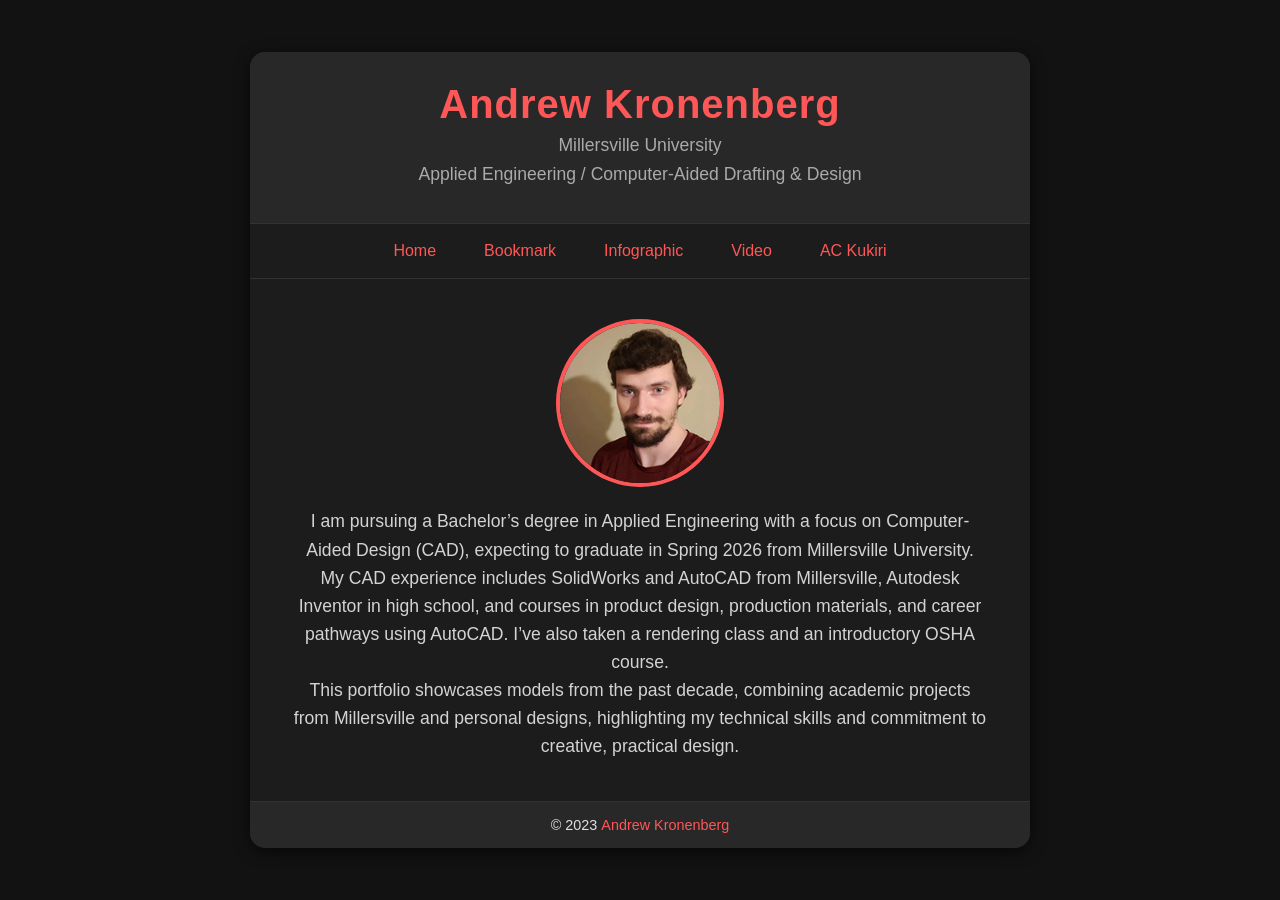
==== index.html @ d09f11d6 "Update index.html" ====
<!DOCTYPE html>
<html>
<head>
  <title>Andrew Kronenberg - Portfolio</title>
  <style>
    /* General styles */
    body {
      background-color: #121212; /* Deep black-gray background */
      font-family: 'Segoe UI', Tahoma, Geneva, Verdana, sans-serif;
      color: #e0e0e0;
      margin: 0;
      padding: 0;
      display: flex;
      justify-content: center;
      align-items: center;
      min-height: 100vh;
    }
    /* Container with rounded corners */
    .container {
      max-width: 900px;
      background-color: #1c1c1c;
      border-radius: 15px;
      overflow: hidden;
      box-shadow: 0px 4px 15px rgba(0, 0, 0, 0.6);
      transition: transform 0.2s;
    }
    .container:hover {
      transform: scale(1.01);
    }
    /* Header styles */
    .header {
      background-color: #282828;
      color: #ff5757; /* Softer, more muted red */
      text-align: center;
      padding: 30px;
      border-bottom: 1px solid #333;
    }
    .header h1 {
      margin: 0;
      font-size: 2.5em;
      letter-spacing: 1px;
      font-weight: 600;
    }
    .header p {
      margin: 8px 0;
      font-size: 1.1em;
      color: #aaa;
    }
    /* Modern Navigation bar */
    .navbar {
      display: flex;
      justify-content: center;
      gap: 20px;
      background-color: #1c1c1c;
      padding: 10px 0;
      border-bottom: 1px solid #333;
    }
    .navbar a {
      color: #ff5757;
      text-decoration: none;
      font-size: 1em;
      padding: 8px 14px;
      border-radius: 8px;
      transition: background-color 0.3s, color 0.3s;
    }
    .navbar a:hover {
      background-color: #ff5757;
      color: #121212;
    }
    /* Main content */
    .content {
      display: flex;
      flex-direction: column;
      align-items: center;
      padding: 40px 20px;
      line-height: 1.6;
    }
    .content img {
      border-radius: 50%;
      width: 160px;
      height: 160px;
      object-fit: cover;
      margin-bottom: 20px;
      border: 4px solid #ff5757;
      transition: box-shadow 0.3s;
    }
    .content img:hover {
      box-shadow: 0px 0px 12px #ff5757;
    }
    .content p {
      max-width: 700px;
      font-size: 1.1em;
      color: #d3d3d3;
      text-align: center;
      margin: 0 20px;
    }
    /* Footer with subtle styling */
    .footer {
      background-color: #282828;
      color: #e0e0e0;
      text-align: center;
      padding: 15px;
      font-size: 0.9em;
      border-top: 1px solid #333;
    }
    /* Subtle hover effects for container */
    .footer span {
      color: #ff5757;
      font-weight: 500;
    }
    /* Responsive design */
    @media (max-width: 600px) {
      .content {
        padding: 20px;
      }
      .content p {
        font-size: 1em;
      }
    }
  </style>
</head>
<body>

<div class="container">
  <!-- Header Section -->
  <div class="header">
    <h1>Andrew Kronenberg</h1>
    <p>Millersville University</p>
    <p>Applied Engineering / Computer-Aided Drafting & Design</p>
  </div>

  <!-- Navigation Bar -->
  <div class="navbar">
    <a href="index.html">Home</a>
    <a href="bookmark.html">Bookmark</a>
    <a href="infographic.html">Infographic</a>
    <a href="video.html">Video</a>
    <a href="AC_Kukiri/ac_kukiri.html">AC Kukiri</a>
  </div>

  <!-- Main Content Section -->
  <div class="content">
    <img src="Images/kronenberg.jpg" alt="Andrew Kronenberg">
  <section id="profile">
    <p>
        I am pursuing a Bachelor’s degree in Applied Engineering with a focus on Computer-Aided Design (CAD), 
        expecting to graduate in Spring 2026 from Millersville University.
    </p>
    <p>
        My CAD experience includes SolidWorks and AutoCAD from Millersville, 
        Autodesk Inventor in high school, and courses in product design, production materials, 
        and career pathways using AutoCAD. I’ve also taken a rendering class and an introductory OSHA course.
    </p>
    <p>
        This portfolio showcases models from the past decade, 
        combining academic projects from Millersville and personal designs, 
        highlighting my technical skills and commitment to creative, practical design.
    </p>
</section>
  </div>

  <!-- Footer Section -->
  <div class="footer">
    &copy; 2023 <span>Andrew Kronenberg</span>
  </div>
</div>

</body>
</html>
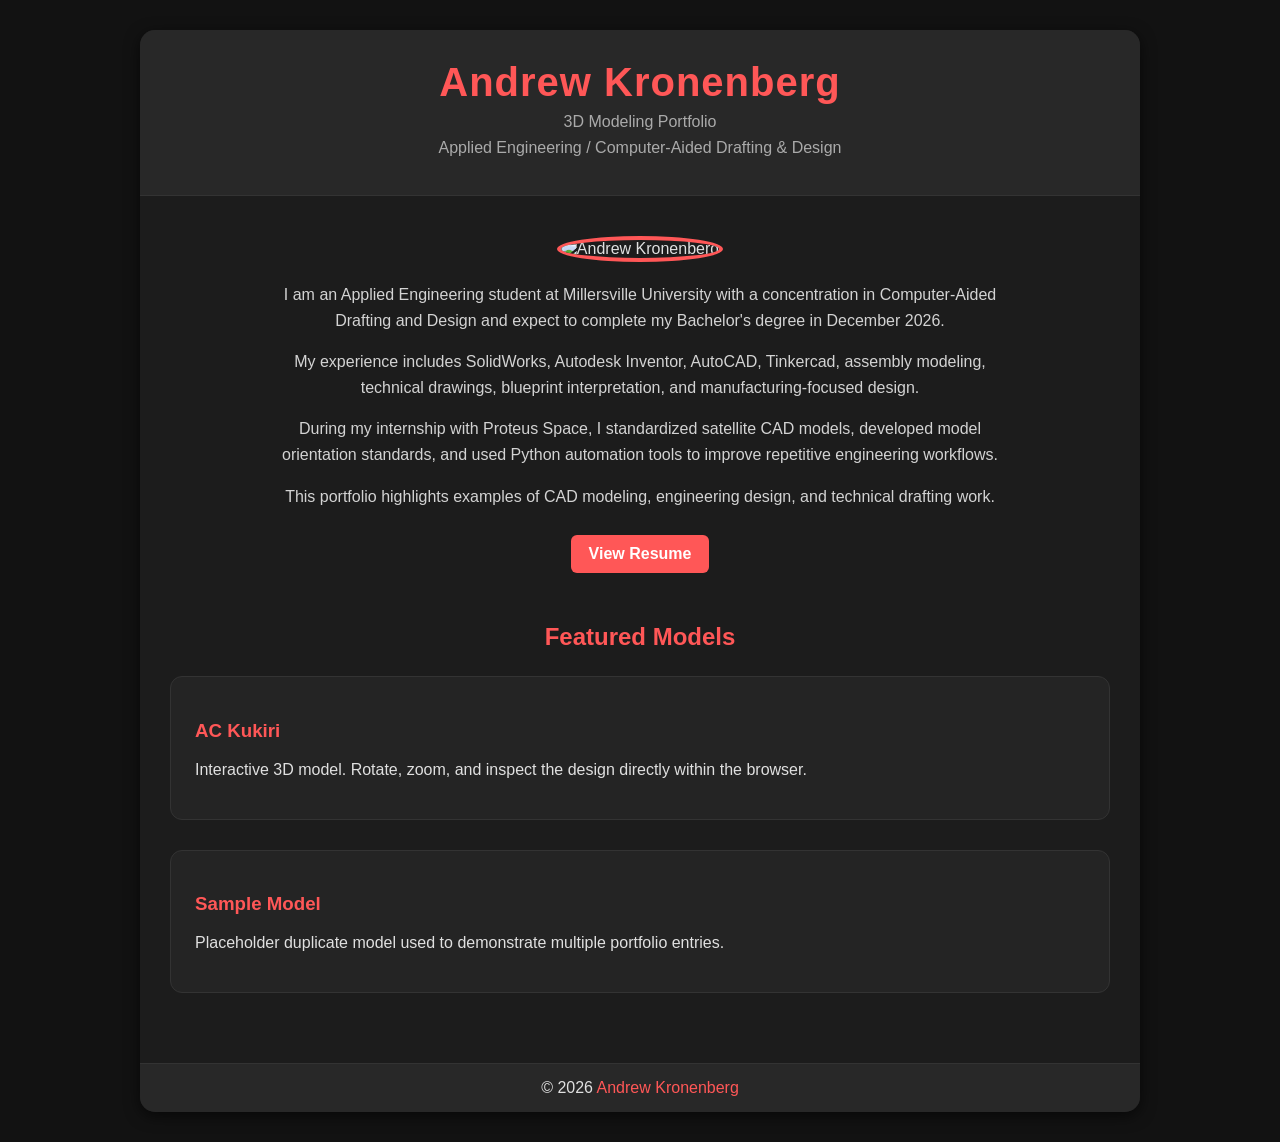
==== commit 6a2889b4: "Initial website" ====
--- a/index.html
+++ b/index.html
@@ -1,169 +1,130 @@
 <!DOCTYPE html>
-<html>
+<html lang="en">
+
 <head>
-  <title>Andrew Kronenberg - Portfolio</title>
-  <style>
-    /* General styles */
-    body {
-      background-color: #121212; /* Deep black-gray background */
-      font-family: 'Segoe UI', Tahoma, Geneva, Verdana, sans-serif;
-      color: #e0e0e0;
-      margin: 0;
-      padding: 0;
-      display: flex;
-      justify-content: center;
-      align-items: center;
-      min-height: 100vh;
-    }
-    /* Container with rounded corners */
-    .container {
-      max-width: 900px;
-      background-color: #1c1c1c;
-      border-radius: 15px;
-      overflow: hidden;
-      box-shadow: 0px 4px 15px rgba(0, 0, 0, 0.6);
-      transition: transform 0.2s;
-    }
-    .container:hover {
-      transform: scale(1.01);
-    }
-    /* Header styles */
-    .header {
-      background-color: #282828;
-      color: #ff5757; /* Softer, more muted red */
-      text-align: center;
-      padding: 30px;
-      border-bottom: 1px solid #333;
-    }
-    .header h1 {
-      margin: 0;
-      font-size: 2.5em;
-      letter-spacing: 1px;
-      font-weight: 600;
-    }
-    .header p {
-      margin: 8px 0;
-      font-size: 1.1em;
-      color: #aaa;
-    }
-    /* Modern Navigation bar */
-    .navbar {
-      display: flex;
-      justify-content: center;
-      gap: 20px;
-      background-color: #1c1c1c;
-      padding: 10px 0;
-      border-bottom: 1px solid #333;
-    }
-    .navbar a {
-      color: #ff5757;
-      text-decoration: none;
-      font-size: 1em;
-      padding: 8px 14px;
-      border-radius: 8px;
-      transition: background-color 0.3s, color 0.3s;
-    }
-    .navbar a:hover {
-      background-color: #ff5757;
-      color: #121212;
-    }
-    /* Main content */
-    .content {
-      display: flex;
-      flex-direction: column;
-      align-items: center;
-      padding: 40px 20px;
-      line-height: 1.6;
-    }
-    .content img {
-      border-radius: 50%;
-      width: 160px;
-      height: 160px;
-      object-fit: cover;
-      margin-bottom: 20px;
-      border: 4px solid #ff5757;
-      transition: box-shadow 0.3s;
-    }
-    .content img:hover {
-      box-shadow: 0px 0px 12px #ff5757;
-    }
-    .content p {
-      max-width: 700px;
-      font-size: 1.1em;
-      color: #d3d3d3;
-      text-align: center;
-      margin: 0 20px;
-    }
-    /* Footer with subtle styling */
-    .footer {
-      background-color: #282828;
-      color: #e0e0e0;
-      text-align: center;
-      padding: 15px;
-      font-size: 0.9em;
-      border-top: 1px solid #333;
-    }
-    /* Subtle hover effects for container */
-    .footer span {
-      color: #ff5757;
-      font-weight: 500;
-    }
-    /* Responsive design */
-    @media (max-width: 600px) {
-      .content {
-        padding: 20px;
-      }
-      .content p {
-        font-size: 1em;
-      }
-    }
-  </style>
+    <meta charset="UTF-8">
+    <meta name="viewport"
+          content="width=device-width, initial-scale=1.0">
+
+    <title>Andrew Kronenberg - 3D Modeling Portfolio</title>
+
+    <link rel="stylesheet"
+          href="css/style.css">
+
+    <script type="module"
+            src="https://ajax.googleapis.com/ajax/libs/model-viewer/4.0.0/model-viewer.min.js">
+    </script>
 </head>
+
 <body>
 
 <div class="container">
-  <!-- Header Section -->
-  <div class="header">
-    <h1>Andrew Kronenberg</h1>
-    <p>Millersville University</p>
-    <p>Applied Engineering / Computer-Aided Drafting & Design</p>
-  </div>
 
-  <!-- Navigation Bar -->
-  <div class="navbar">
-    <a href="index.html">Home</a>
-    <a href="bookmark.html">Bookmark</a>
-    <a href="infographic.html">Infographic</a>
-    <a href="video.html">Video</a>
-    <a href="AC_Kukiri/ac_kukiri.html">AC Kukiri</a>
-  </div>
+    <header class="header">
+        <h1>Andrew Kronenberg</h1>
+        <p>3D Modeling Portfolio</p>
+        <p>Applied Engineering / Computer-Aided Drafting & Design</p>
+    </header>
 
-  <!-- Main Content Section -->
-  <div class="content">
-    <img src="Images/kronenberg.jpg" alt="Andrew Kronenberg">
-  <section id="profile">
-    <p>
-        I am pursuing a Bachelor’s degree in Applied Engineering with a focus on Computer-Aided Design (CAD), 
-        expecting to graduate in Spring 2026 from Millersville University.
-    </p>
-    <p>
-        My CAD experience includes SolidWorks and AutoCAD from Millersville, 
-        Autodesk Inventor in high school, and courses in product design, production materials, 
-        and career pathways using AutoCAD. I’ve also taken a rendering class and an introductory OSHA course.
-    </p>
-    <p>
-        This portfolio showcases models from the past decade, 
-        combining academic projects from Millersville and personal designs, 
-        highlighting my technical skills and commitment to creative, practical design.
-    </p>
-</section>
-  </div>
+    <main class="content">
 
-  <!-- Footer Section -->
-  <div class="footer">
-    &copy; 2023 <span>Andrew Kronenberg</span>
-  </div>
+        <section class="profile">
+
+            <img src="images/kronenberg.jpg"
+                 alt="Andrew Kronenberg">
+
+            <p>
+                I am an Applied Engineering student at Millersville University
+                with a concentration in Computer-Aided Drafting and Design and
+                expect to complete my Bachelor's degree in December 2026.
+            </p>
+
+            <p>
+                My experience includes SolidWorks, Autodesk Inventor,
+                AutoCAD, Tinkercad, assembly modeling, technical drawings,
+                blueprint interpretation, and manufacturing-focused design.
+            </p>
+
+            <p>
+                During my internship with Proteus Space, I standardized
+                satellite CAD models, developed model orientation standards,
+                and used Python automation tools to improve repetitive
+                engineering workflows.
+            </p>
+
+            <p>
+                This portfolio highlights examples of CAD modeling,
+                engineering design, and technical drafting work.
+            </p>
+
+            <a class="resume-button"
+               href="andrew-kronenberg-resume.pdf"
+               target="_blank">
+                View Resume
+            </a>
+
+        </section>
+
+
+        <h2 class="section-title">
+            Featured Models
+        </h2>
+
+
+        <section class="model-card">
+
+            <h3>AC Kukiri</h3>
+
+            <p>
+                Interactive 3D model. Rotate, zoom, and inspect
+                the design directly within the browser.
+            </p>
+
+            <model-viewer
+                src="models/AC_kukiri.glb"
+                poster="images/ac-kukiri-poster.webp"
+                camera-controls
+                auto-rotate
+                shadow-intensity="1"
+                loading="eager"
+                reveal="auto"
+                alt="AC Kukiri 3D model">
+            </model-viewer>
+
+        </section>
+
+
+        <section class="model-card">
+
+            <h3>Sample Model</h3>
+
+            <p>
+                Placeholder duplicate model used to demonstrate
+                multiple portfolio entries.
+            </p>
+
+            <model-viewer
+                src="models/sample-model.glb"
+                poster="images/sample-model-poster.webp"
+                camera-controls
+                auto-rotate
+                shadow-intensity="1"
+                loading="lazy"
+                reveal="auto"
+                alt="Sample 3D model">
+            </model-viewer>
+
+        </section>
+
+    </main>
+
+
+    <footer class="footer">
+        &copy; 2026
+        <span>Andrew Kronenberg</span>
+    </footer>
+
 </div>
 
 </body>
-</html>
+</html>
--- a/css/style.css
+++ b/css/style.css
@@ -0,0 +1,128 @@
+body {
+    background-color: #121212;
+    font-family: 'Segoe UI', Tahoma, Geneva, Verdana, sans-serif;
+    color: #e0e0e0;
+    margin: 0;
+    padding: 30px;
+}
+
+.container {
+    max-width: 1000px;
+    margin: 0 auto;
+    background-color: #1c1c1c;
+    border-radius: 15px;
+    overflow: hidden;
+    box-shadow: 0 4px 15px rgba(0,0,0,.6);
+}
+
+.header {
+    background-color: #282828;
+    color: #ff5757;
+    text-align: center;
+    padding: 30px;
+    border-bottom: 1px solid #333;
+}
+
+.header h1 {
+    margin: 0;
+    font-size: 2.5em;
+    letter-spacing: 1px;
+    font-weight: 600;
+}
+
+.header p {
+    margin: 8px 0;
+    color: #aaa;
+}
+
+.content {
+    padding: 40px 30px;
+}
+
+.profile {
+    text-align: center;
+    margin-bottom: 40px;
+}
+
+.profile img {
+    border-radius: 50%;
+    width: 160px;
+    height: 160px;
+    object-fit: cover;
+    margin-bottom: 20px;
+    border: 4px solid #ff5757;
+}
+
+.profile p {
+    max-width: 750px;
+    margin: 0 auto 16px;
+    color: #d3d3d3;
+    line-height: 1.6;
+}
+
+.section-title {
+    color: #ff5757;
+    text-align: center;
+    margin-top: 50px;
+    margin-bottom: 25px;
+}
+
+.model-card {
+    background-color: #242424;
+    border: 1px solid #333;
+    border-radius: 12px;
+    padding: 24px;
+    margin-bottom: 30px;
+}
+
+.model-card h3 {
+    color: #ff5757;
+}
+
+model-viewer {
+    width: 100%;
+    height: 500px;
+    background-color: #eeeeee;
+    border-radius: 10px;
+}
+
+.resume-button {
+    display: inline-block;
+    margin-top: 10px;
+    padding: 10px 18px;
+    background-color: #ff5757;
+    color: white;
+    text-decoration: none;
+    border-radius: 6px;
+    font-weight: 600;
+}
+
+.resume-button:hover {
+    background-color: #ff3333;
+}
+
+.footer {
+    background-color: #282828;
+    text-align: center;
+    padding: 15px;
+    border-top: 1px solid #333;
+}
+
+.footer span {
+    color: #ff5757;
+}
+
+@media (max-width:600px) {
+
+    body {
+        padding:15px;
+    }
+
+    .content {
+        padding:25px 18px;
+    }
+
+    model-viewer {
+        height:350px;
+    }
+}
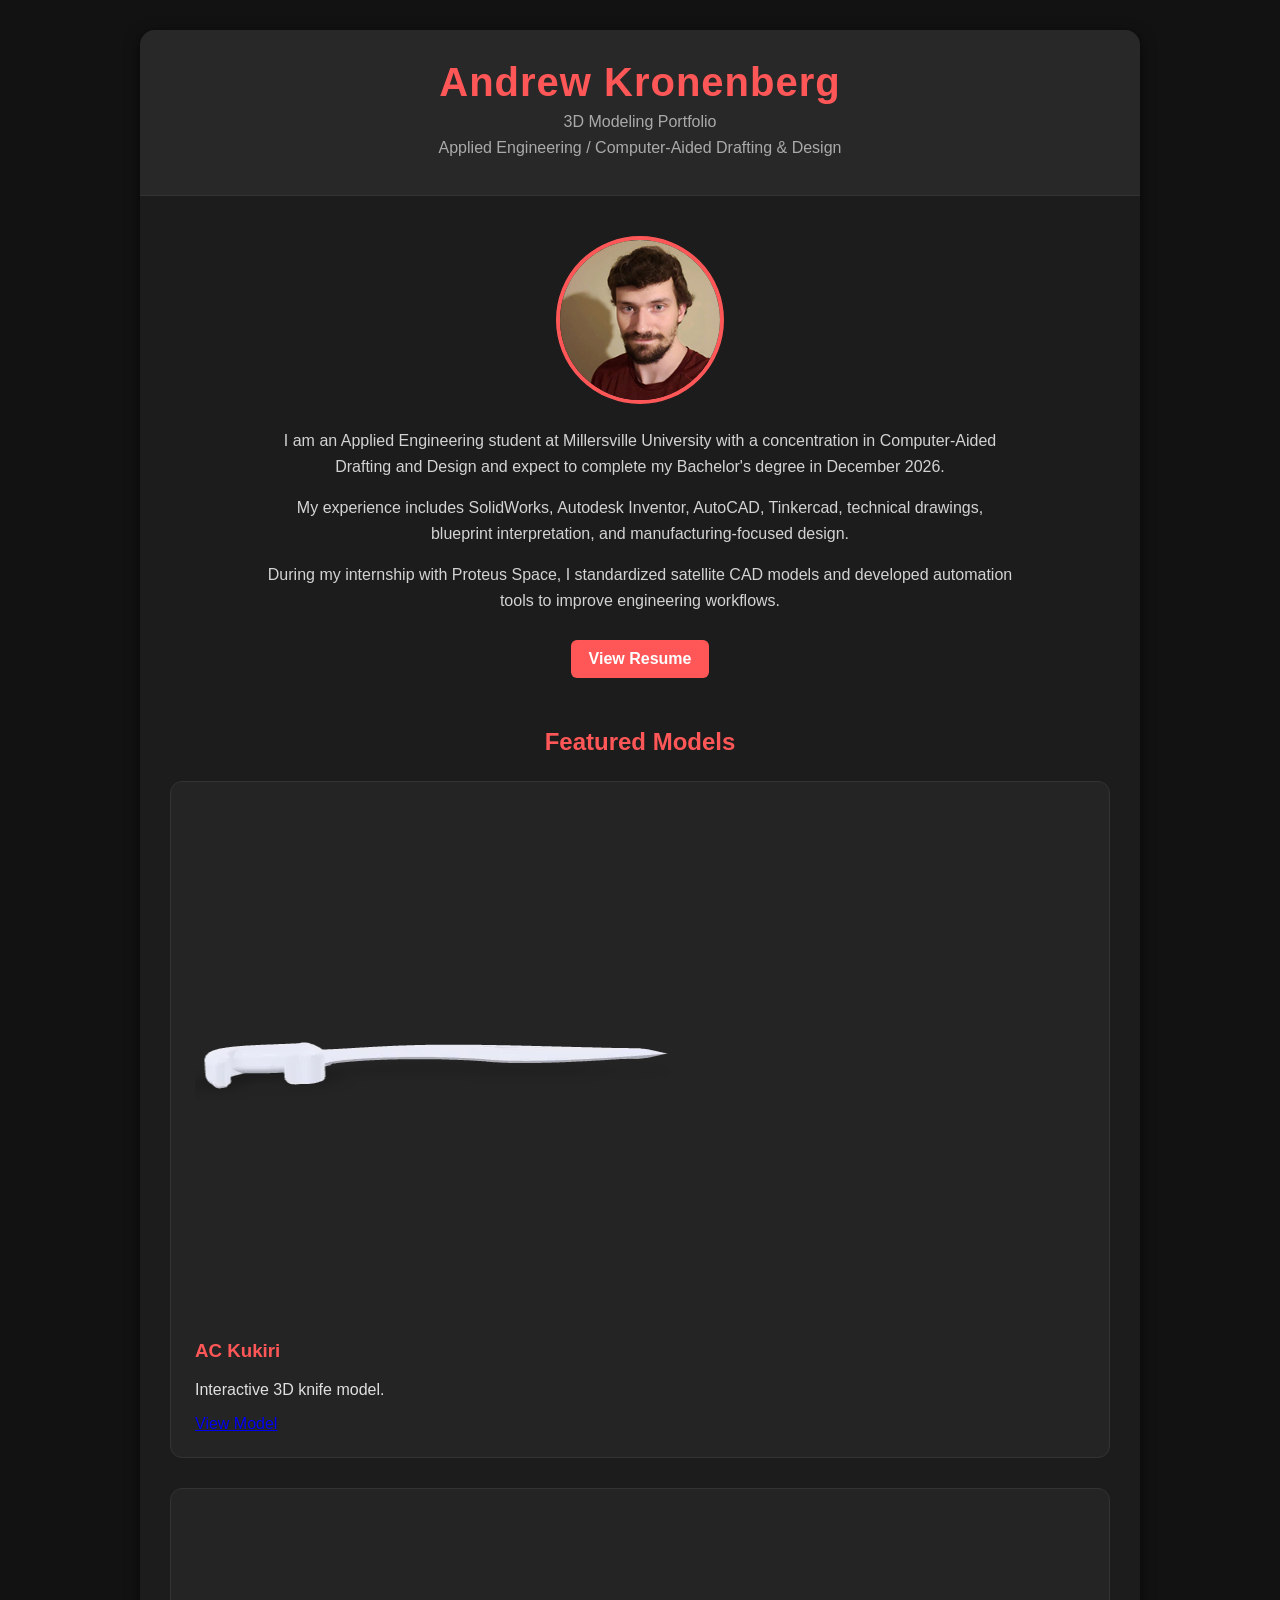
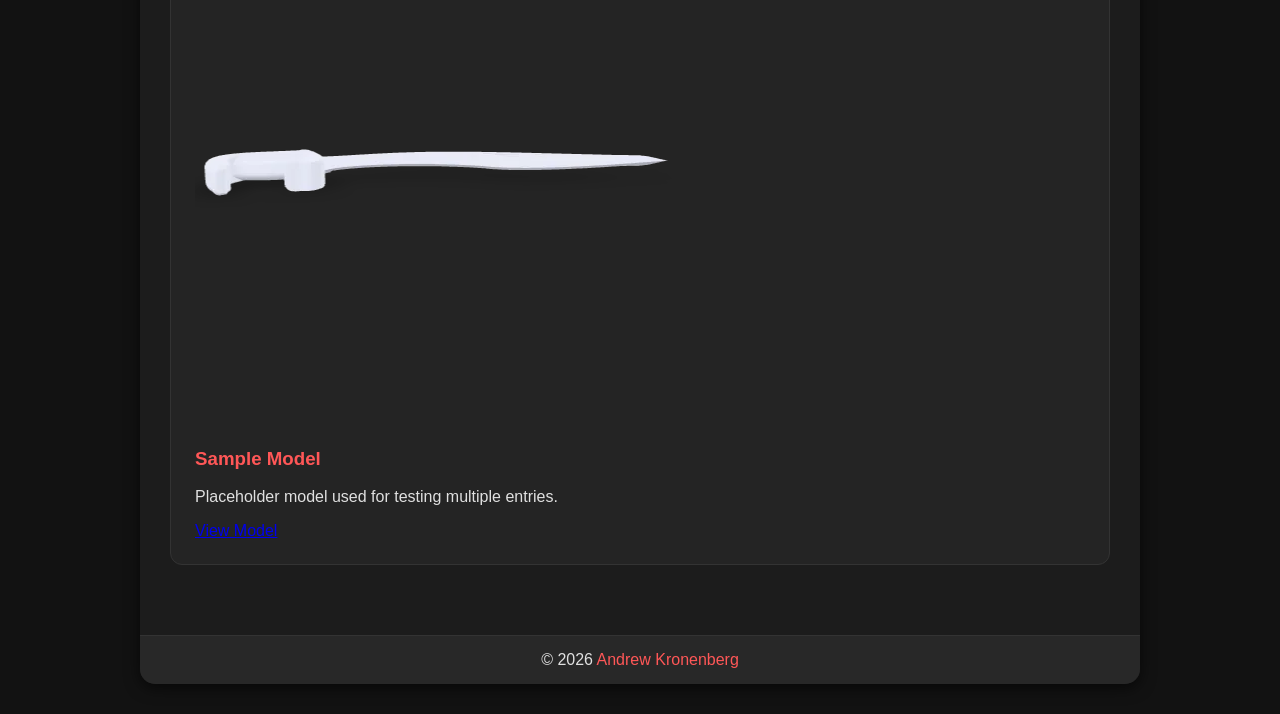
==== commit b9bcfdf9: "Break out models to individual pages" ====
--- a/index.html
+++ b/index.html
@@ -10,10 +10,6 @@
 
     <link rel="stylesheet"
           href="css/style.css">
-
-    <script type="module"
-            src="https://ajax.googleapis.com/ajax/libs/model-viewer/4.0.0/model-viewer.min.js">
-    </script>
 </head>
 
 <body>
@@ -21,9 +17,13 @@
 <div class="container">
 
     <header class="header">
+
         <h1>Andrew Kronenberg</h1>
+
         <p>3D Modeling Portfolio</p>
+
         <p>Applied Engineering / Computer-Aided Drafting & Design</p>
+
     </header>
 
     <main class="content">
@@ -34,27 +34,24 @@
                  alt="Andrew Kronenberg">
 
             <p>
-                I am an Applied Engineering student at Millersville University
-                with a concentration in Computer-Aided Drafting and Design and
-                expect to complete my Bachelor's degree in December 2026.
+                I am an Applied Engineering student at Millersville
+                University with a concentration in Computer-Aided
+                Drafting and Design and expect to complete my
+                Bachelor's degree in December 2026.
             </p>
 
             <p>
-                My experience includes SolidWorks, Autodesk Inventor,
-                AutoCAD, Tinkercad, assembly modeling, technical drawings,
-                blueprint interpretation, and manufacturing-focused design.
+                My experience includes SolidWorks,
+                Autodesk Inventor, AutoCAD, Tinkercad,
+                technical drawings, blueprint interpretation,
+                and manufacturing-focused design.
             </p>
 
             <p>
-                During my internship with Proteus Space, I standardized
-                satellite CAD models, developed model orientation standards,
-                and used Python automation tools to improve repetitive
+                During my internship with Proteus Space,
+                I standardized satellite CAD models and
+                developed automation tools to improve
                 engineering workflows.
-            </p>
-
-            <p>
-                This portfolio highlights examples of CAD modeling,
-                engineering design, and technical drafting work.
             </p>
 
             <a class="resume-button"
@@ -71,60 +68,58 @@
         </h2>
 
 
-        <section class="model-card">
+        <div class="model-grid">
+            <section class="model-card">
+    
+                <img class="model-thumbnail"
+                     src="images/ac-kukiri-poster.webp"
+                     alt="AC Kukiri">
+    
+                <h3>AC Kukiri</h3>
+    
+                <p>
+                    Interactive 3D knife model.
+                </p>
+    
+                <a class="model-button"
+                   href="pages/ac-kukiri.html">
+                    View Model
+                </a>
+    
+            </section>
 
-            <h3>AC Kukiri</h3>
-
-            <p>
-                Interactive 3D model. Rotate, zoom, and inspect
-                the design directly within the browser.
-            </p>
-
-            <model-viewer
-                src="models/AC_kukiri.glb"
-                poster="images/ac-kukiri-poster.webp"
-                camera-controls
-                auto-rotate
-                shadow-intensity="1"
-                loading="eager"
-                reveal="auto"
-                alt="AC Kukiri 3D model">
-            </model-viewer>
-
-        </section>
-
-
-        <section class="model-card">
-
-            <h3>Sample Model</h3>
-
-            <p>
-                Placeholder duplicate model used to demonstrate
-                multiple portfolio entries.
-            </p>
-
-            <model-viewer
-                src="models/sample-model.glb"
-                poster="images/sample-model-poster.webp"
-                camera-controls
-                auto-rotate
-                shadow-intensity="1"
-                loading="lazy"
-                reveal="auto"
-                alt="Sample 3D model">
-            </model-viewer>
-
-        </section>
+            <section class="model-card">
+    
+                <img class="model-thumbnail"
+                     src="images/sample-model-poster.webp"
+                     alt="Sample model">
+    
+                <h3>Sample Model</h3>
+    
+                <p>
+                    Placeholder model used for testing multiple entries.
+                </p>
+    
+                <a class="model-button"
+                   href="pages/sample-model.html">
+                    View Model
+                </a>
+    
+            </section>
+        </div>
 
     </main>
 
 
     <footer class="footer">
+
         &copy; 2026
         <span>Andrew Kronenberg</span>
+
     </footer>
 
 </div>
 
 </body>
+
 </html>
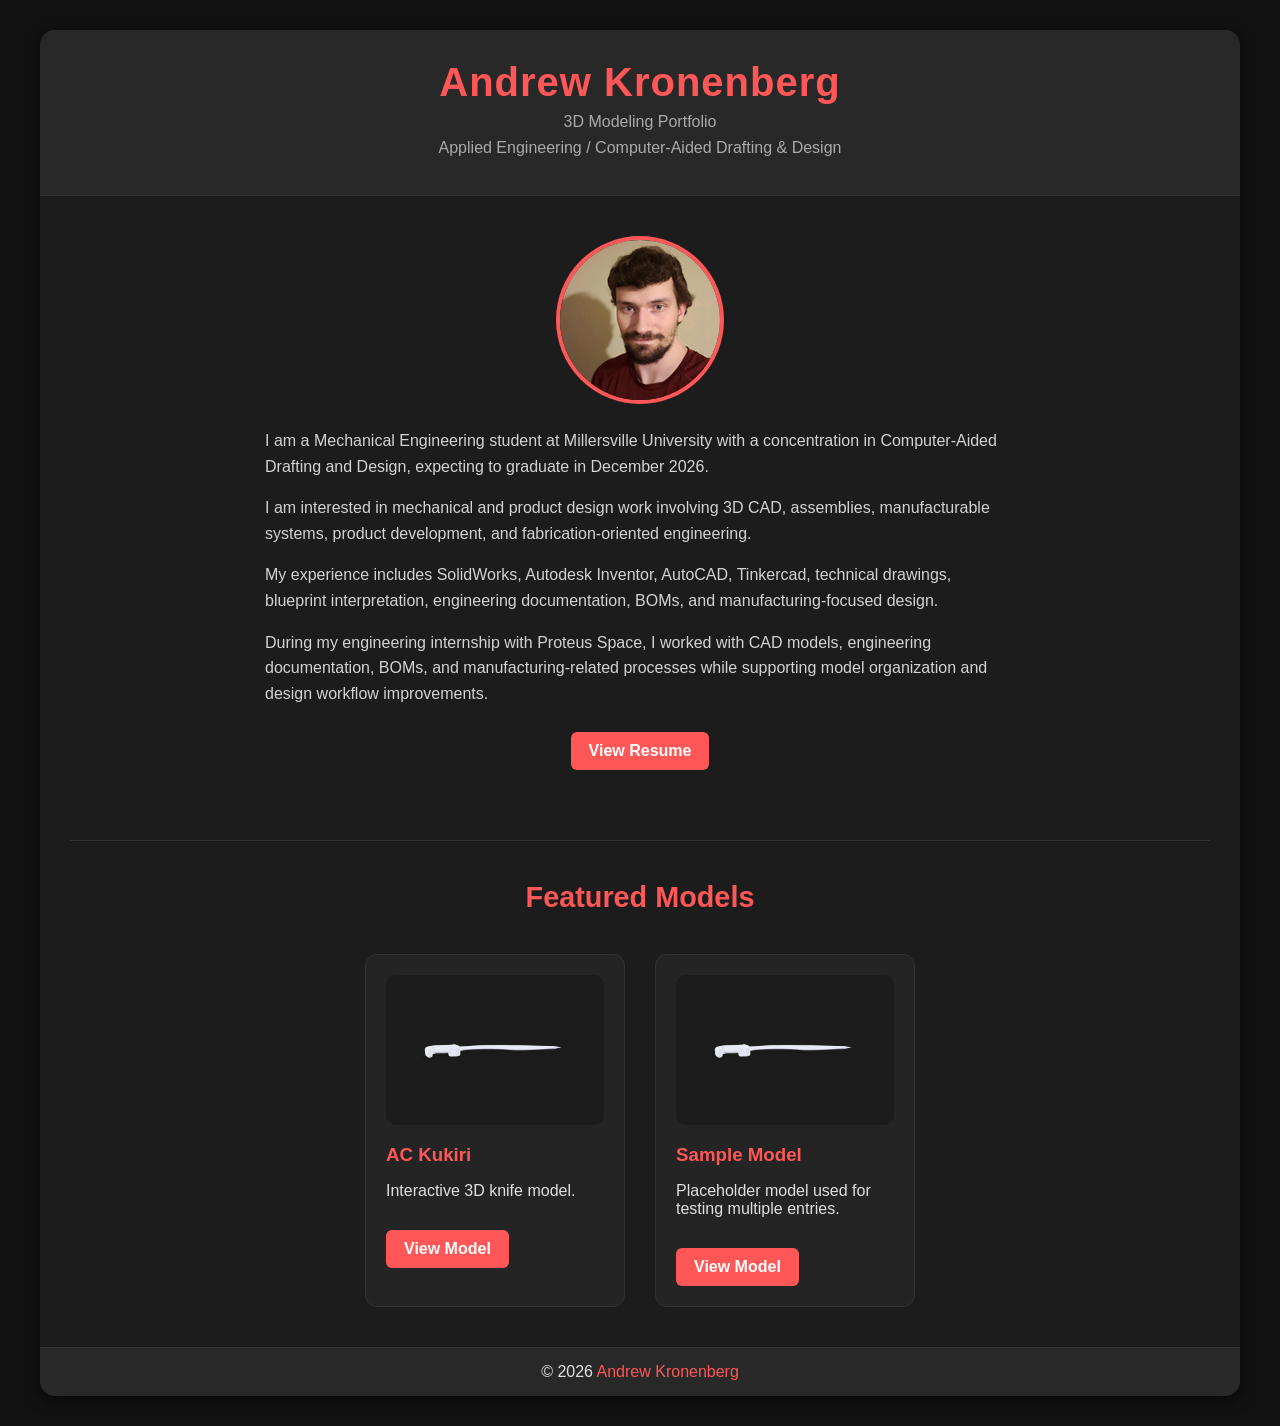
==== commit 839816dd: "Update bio" ====
--- a/index.html
+++ b/index.html
@@ -33,26 +33,34 @@
             <img src="images/kronenberg.jpg"
                  alt="Andrew Kronenberg">
 
-            <p>
-                I am an Applied Engineering student at Millersville
-                University with a concentration in Computer-Aided
-                Drafting and Design and expect to complete my
-                Bachelor's degree in December 2026.
-            </p>
-
-            <p>
-                My experience includes SolidWorks,
-                Autodesk Inventor, AutoCAD, Tinkercad,
-                technical drawings, blueprint interpretation,
-                and manufacturing-focused design.
-            </p>
-
-            <p>
-                During my internship with Proteus Space,
-                I standardized satellite CAD models and
-                developed automation tools to improve
-                engineering workflows.
-            </p>
+            <div class="bio-text">
+        
+                <p>
+                    I am a Mechanical Engineering student at Millersville University
+                    with a concentration in Computer-Aided Drafting and Design,
+                    expecting to graduate in December 2026.
+                </p>
+        
+                <p>
+                    I am interested in mechanical and product design work involving
+                    3D CAD, assemblies, manufacturable systems, product development,
+                    and fabrication-oriented engineering.
+                </p>
+        
+                <p>
+                    My experience includes SolidWorks, Autodesk Inventor, AutoCAD,
+                    Tinkercad, technical drawings, blueprint interpretation,
+                    engineering documentation, BOMs, and manufacturing-focused design.
+                </p>
+        
+                <p>
+                    During my engineering internship with Proteus Space, I worked with
+                    CAD models, engineering documentation, BOMs, and
+                    manufacturing-related processes while supporting model organization
+                    and design workflow improvements.
+                </p>
+        
+            </div>
 
             <a class="resume-button"
                href="andrew-kronenberg-resume.pdf"
--- a/css/style.css
+++ b/css/style.css
@@ -7,7 +7,7 @@
 }
 
 .container {
-    max-width: 1000px;
+    max-width: 1200px;
     margin: 0 auto;
     background-color: #1c1c1c;
     border-radius: 15px;
@@ -41,7 +41,7 @@
 
 .profile {
     text-align: center;
-    margin-bottom: 40px;
+    margin-bottom: 20px;
 }
 
 .profile img {
@@ -53,9 +53,14 @@
     border: 4px solid #ff5757;
 }
 
+.bio-text {
+    max-width: 750px;
+    margin: 0 auto;
+    text-align: left;
+}
+
 .profile p {
-    max-width: 750px;
-    margin: 0 auto 16px;
+    margin: 0 0 16px;
     color: #d3d3d3;
     line-height: 1.6;
 }
@@ -63,20 +68,37 @@
 .section-title {
     color: #ff5757;
     text-align: center;
-    margin-top: 50px;
-    margin-bottom: 25px;
+    margin-top: 70px;
+    margin-bottom: 40px;
+    padding-top: 40px;
+    border-top: 1px solid #333;
+    font-size: 1.8em;
+}
+
+.model-grid {
+    display: flex;
+    justify-content: center;
+    flex-wrap: wrap;
+    gap: 30px;
 }
 
 .model-card {
     background-color: #242424;
     border: 1px solid #333;
     border-radius: 12px;
-    padding: 24px;
-    margin-bottom: 30px;
+    padding: 20px;
+    width: 260px;
+    box-sizing: border-box;
 }
 
 .model-card h3 {
     color: #ff5757;
+    margin-top: 0;
+    margin-bottom: 10px;
+}
+
+.model-card p {
+    margin-bottom: 15px;
 }
 
 model-viewer {
@@ -86,9 +108,19 @@
     border-radius: 10px;
 }
 
-.resume-button {
+.model-thumbnail {
+    width: 100%;
+    height: 150px;
+    object-fit: contain;
+    background-color: #1c1c1c;
+    border-radius: 10px;
+    margin-bottom: 15px;
+}
+
+.resume-button,
+.model-button,
+.model-nav a {
     display: inline-block;
-    margin-top: 10px;
     padding: 10px 18px;
     background-color: #ff5757;
     color: white;
@@ -97,8 +129,26 @@
     font-weight: 600;
 }
 
-.resume-button:hover {
+.resume-button {
+    margin-top: 10px;
+}
+
+.model-button {
+    margin-top: 15px;
+}
+
+.resume-button:hover,
+.model-button:hover,
+.model-nav a:hover {
     background-color: #ff3333;
+}
+
+.model-nav {
+    display: flex;
+    justify-content: space-between;
+    align-items: center;
+    gap: 15px;
+    margin: 25px 0;
 }
 
 .footer {
@@ -112,17 +162,29 @@
     color: #ff5757;
 }
 
-@media (max-width:600px) {
-
+@media (max-width: 600px) {
     body {
-        padding:15px;
+        padding: 15px;
     }
 
     .content {
-        padding:25px 18px;
+        padding: 25px 18px;
+    }
+
+    .model-card {
+        width: 100%;
     }
 
     model-viewer {
-        height:350px;
+        height: 350px;
+    }
+
+    .model-nav {
+        flex-direction: column;
+        align-items: stretch;
+    }
+
+    .model-nav a {
+        text-align: center;
     }
 }
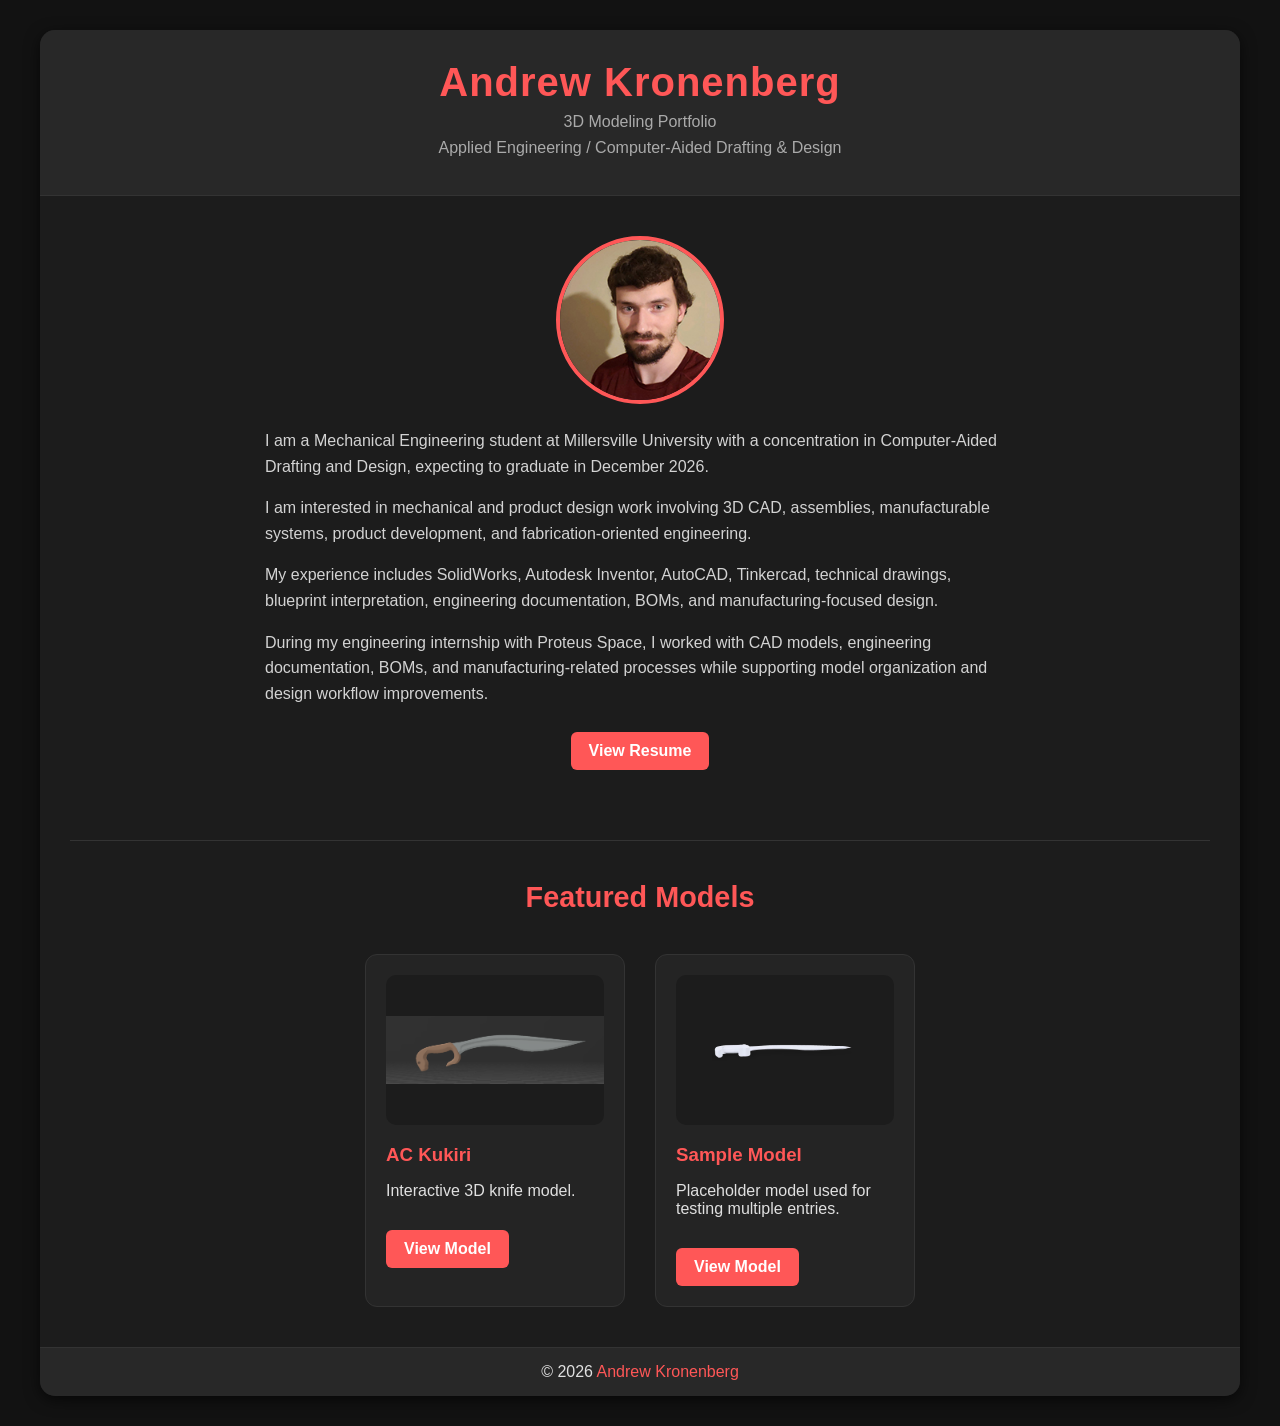
==== commit 0d026ca0: "Update model" ====
--- a/index.html
+++ b/index.html
@@ -80,8 +80,8 @@
             <section class="model-card">
     
                 <img class="model-thumbnail"
-                     src="images/ac-kukiri-poster.webp"
-                     alt="AC Kukiri">
+                     src="images/ACO_Kukiri.png"
+                     alt="ACO Kukiri">
     
                 <h3>AC Kukiri</h3>
     
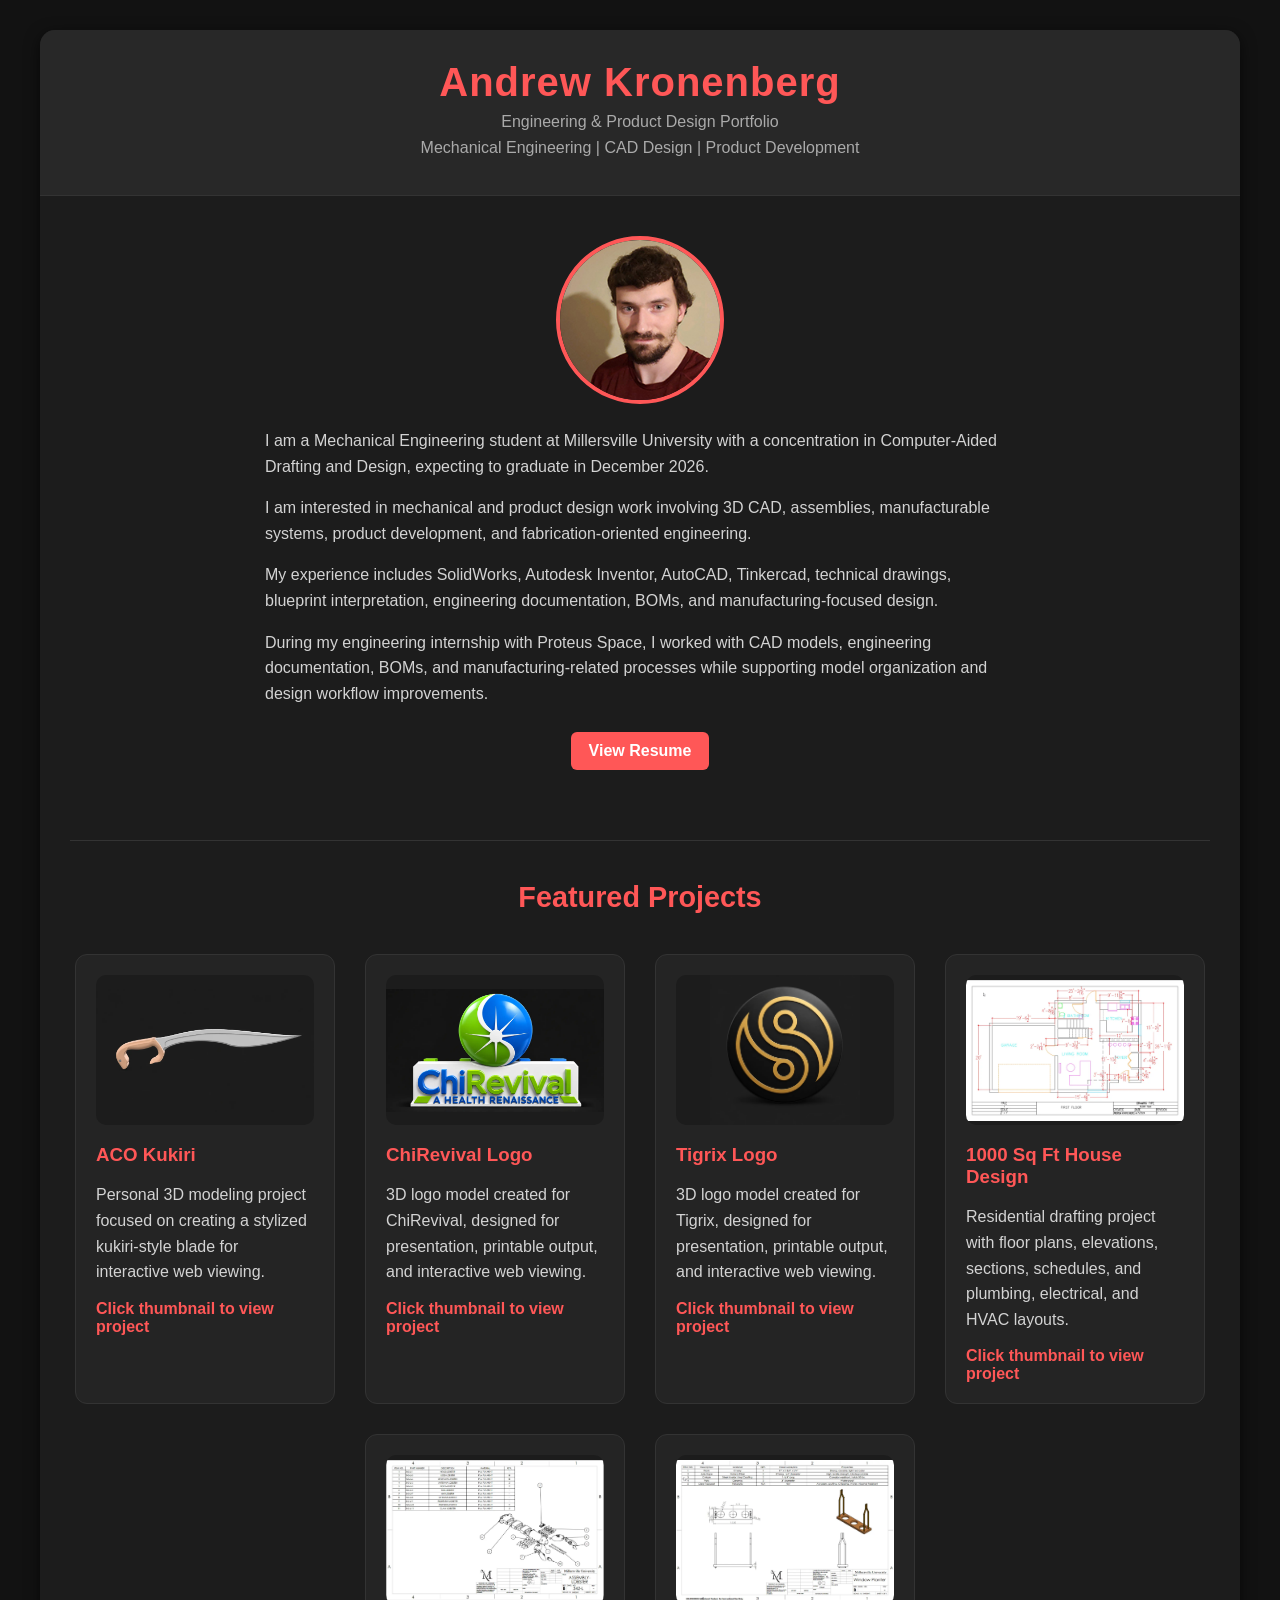
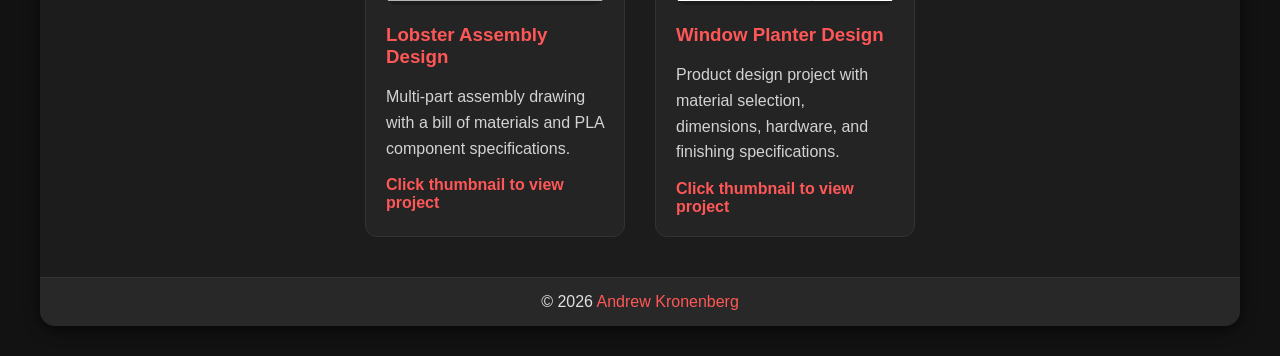
==== commit 14643786: "Add additional models" ====
--- a/index.html
+++ b/index.html
@@ -3,6 +3,7 @@
 
 <head>
     <meta charset="UTF-8">
+
     <meta name="viewport"
           content="width=device-width, initial-scale=1.0">
 
@@ -20,9 +21,9 @@
 
         <h1>Andrew Kronenberg</h1>
 
-        <p>3D Modeling Portfolio</p>
+        <p>Engineering & Product Design Portfolio</p>
 
-        <p>Applied Engineering / Computer-Aided Drafting & Design</p>
+        <p>Mechanical Engineering | CAD Design | Product Development</p>
 
     </header>
 
@@ -72,48 +73,13 @@
 
 
         <h2 class="section-title">
-            Featured Models
+            Featured Projects
         </h2>
 
 
-        <div class="model-grid">
-            <section class="model-card">
-    
-                <img class="model-thumbnail"
-                     src="images/ACO_Kukiri.png"
-                     alt="ACO Kukiri">
-    
-                <h3>AC Kukiri</h3>
-    
-                <p>
-                    Interactive 3D knife model.
-                </p>
-    
-                <a class="model-button"
-                   href="pages/ac-kukiri.html">
-                    View Model
-                </a>
-    
-            </section>
+        <div class="model-grid"
+             id="project-grid">
 
-            <section class="model-card">
-    
-                <img class="model-thumbnail"
-                     src="images/sample-model-poster.webp"
-                     alt="Sample model">
-    
-                <h3>Sample Model</h3>
-    
-                <p>
-                    Placeholder model used for testing multiple entries.
-                </p>
-    
-                <a class="model-button"
-                   href="pages/sample-model.html">
-                    View Model
-                </a>
-    
-            </section>
         </div>
 
     </main>
@@ -128,6 +94,40 @@
 
 </div>
 
+
+<script src="js/projects.js"></script>
+
+<script>
+
+const projectGrid = document.getElementById("project-grid");
+
+projects.forEach((project) => {
+
+    const card = document.createElement("a");
+
+    card.className = "model-card";
+
+	 card.href = `pages/project.html?id=${project.id}`;
+
+    card.innerHTML = `
+        <img class="model-thumbnail"
+             src="${project.thumbnail}"
+             alt="${project.title}">
+
+        <h3>${project.title}</h3>
+
+        <p>${project.description}</p>
+
+        <span class="card-instruction">
+            Click thumbnail to view project
+        </span>
+    `;
+
+    projectGrid.appendChild(card);
+});
+
+</script>
+
 </body>
 
 </html>
--- a/css/style.css
+++ b/css/style.css
@@ -12,13 +12,17 @@
     background-color: #1c1c1c;
     border-radius: 15px;
     overflow: hidden;
-    box-shadow: 0 4px 15px rgba(0,0,0,.6);
+    box-shadow: 0 4px 15px rgba(0, 0, 0, .6);
+}
+
+.header,
+.footer {
+    background-color: #282828;
+    text-align: center;
 }
 
 .header {
-    background-color: #282828;
-    color: #ff5757;
-    text-align: center;
+    color: #ff5757;
     padding: 30px;
     border-bottom: 1px solid #333;
 }
@@ -59,10 +63,14 @@
     text-align: left;
 }
 
+.profile p,
+.model-card p {
+    color: #d3d3d3;
+    line-height: 1.6;
+}
+
 .profile p {
     margin: 0 0 16px;
-    color: #d3d3d3;
-    line-height: 1.6;
 }
 
 .section-title {
@@ -89,6 +97,12 @@
     padding: 20px;
     width: 260px;
     box-sizing: border-box;
+    color: inherit;
+    text-decoration: none;
+}
+
+.model-card:hover {
+    border-color: #ff5757;
 }
 
 .model-card h3 {
@@ -99,13 +113,6 @@
 
 .model-card p {
     margin-bottom: 15px;
-}
-
-model-viewer {
-    width: 100%;
-    height: 500px;
-    background-color: #eeeeee;
-    border-radius: 10px;
 }
 
 .model-thumbnail {
@@ -115,6 +122,32 @@
     background-color: #1c1c1c;
     border-radius: 10px;
     margin-bottom: 15px;
+}
+
+.model-container {
+    position: relative;
+}
+
+model-viewer {
+    width: 100%;
+    height: 500px;
+    background-color: #242424;
+    border-radius: 10px;
+}
+
+.project-image {
+    display: block;
+    max-width: 100%;
+    max-height: 650px;
+    object-fit: contain;
+    margin: 0 auto 25px;
+    background-color: #eeeeee;
+    border-radius: 10px;
+}
+
+.card-instruction {
+    color: #ff5757;
+    font-weight: 600;
 }
 
 .resume-button,
@@ -151,15 +184,38 @@
     margin: 25px 0;
 }
 
+.loading-spinner {
+    position: absolute;
+    top: 50%;
+    left: 50%;
+    width: 40px;
+    height: 40px;
+    margin-left: -20px;
+    margin-top: -20px;
+    border: 4px solid #444;
+    border-top: 4px solid #ff5757;
+    border-radius: 50%;
+    animation: spin 1s linear infinite;
+    z-index: 10;
+}
+
 .footer {
-    background-color: #282828;
-    text-align: center;
     padding: 15px;
     border-top: 1px solid #333;
 }
 
 .footer span {
     color: #ff5757;
+}
+
+@keyframes spin {
+    from {
+        transform: rotate(0deg);
+    }
+
+    to {
+        transform: rotate(360deg);
+    }
 }
 
 @media (max-width: 600px) {
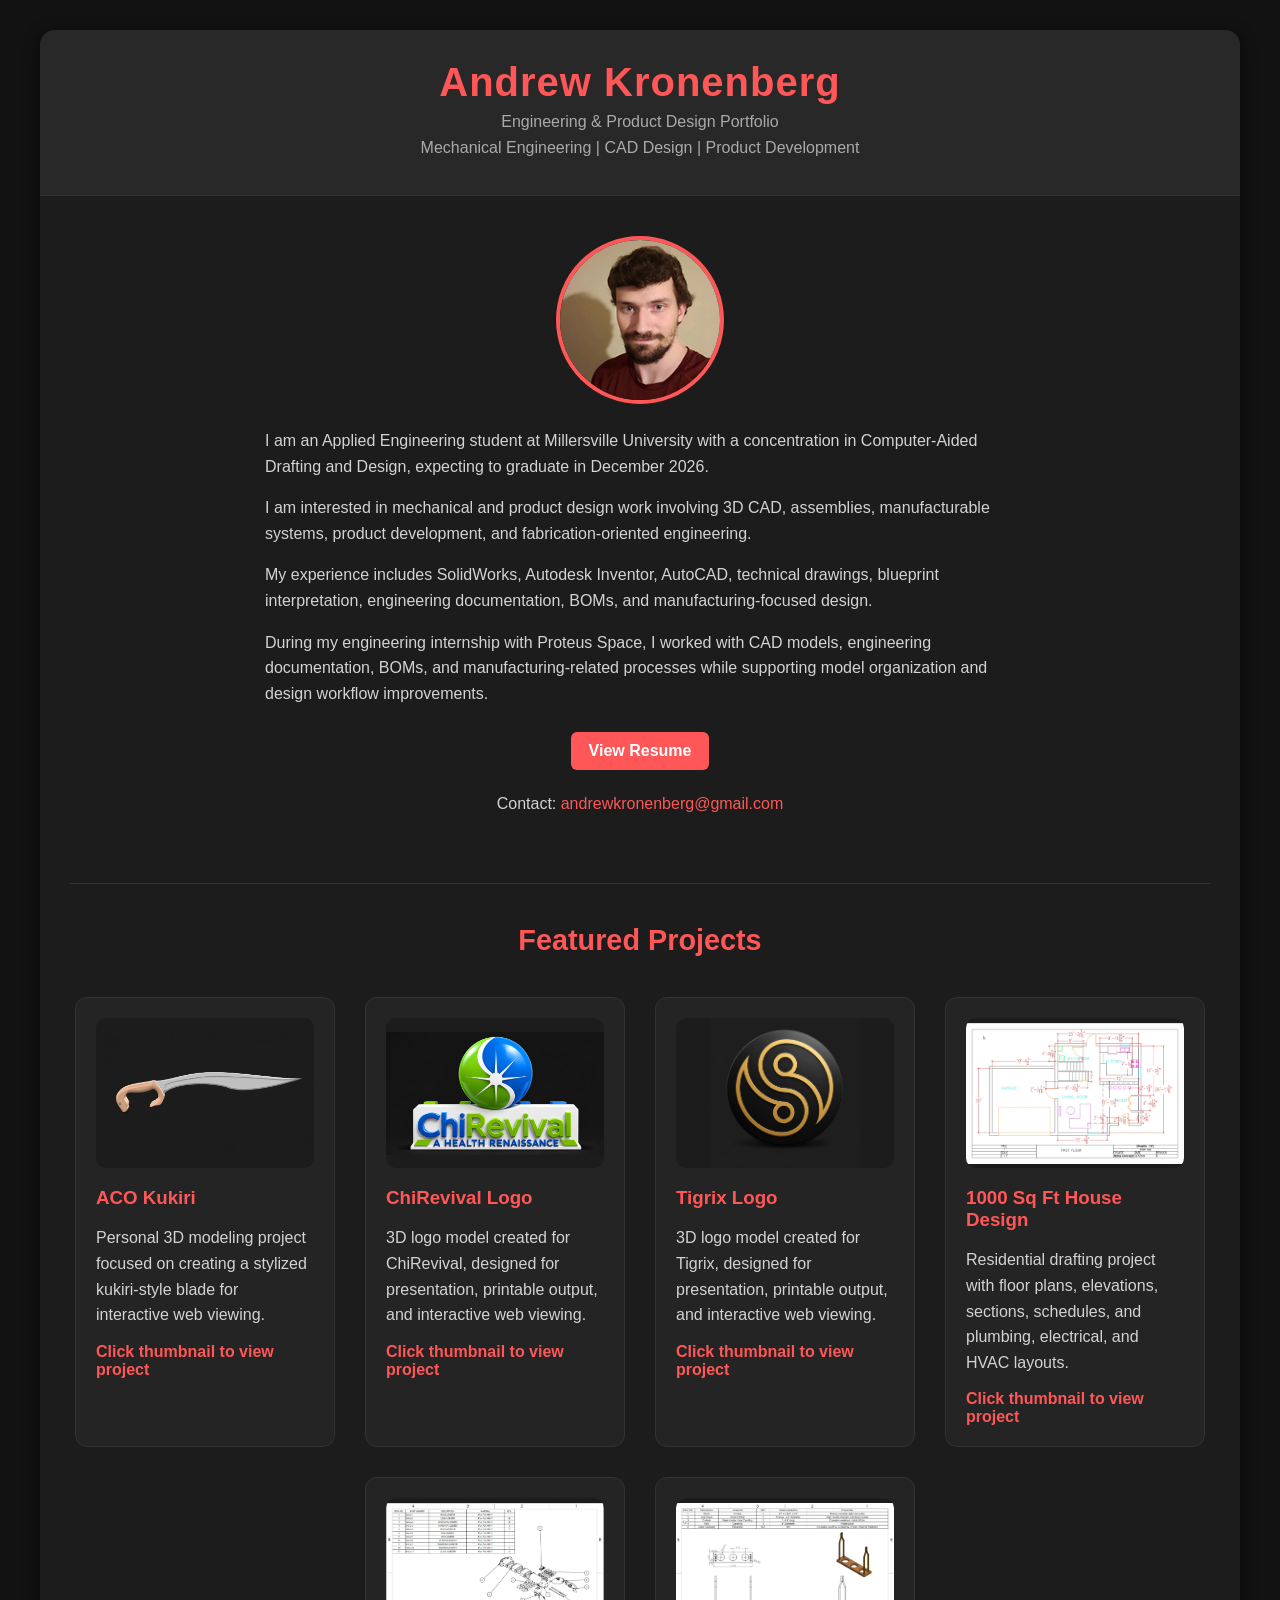
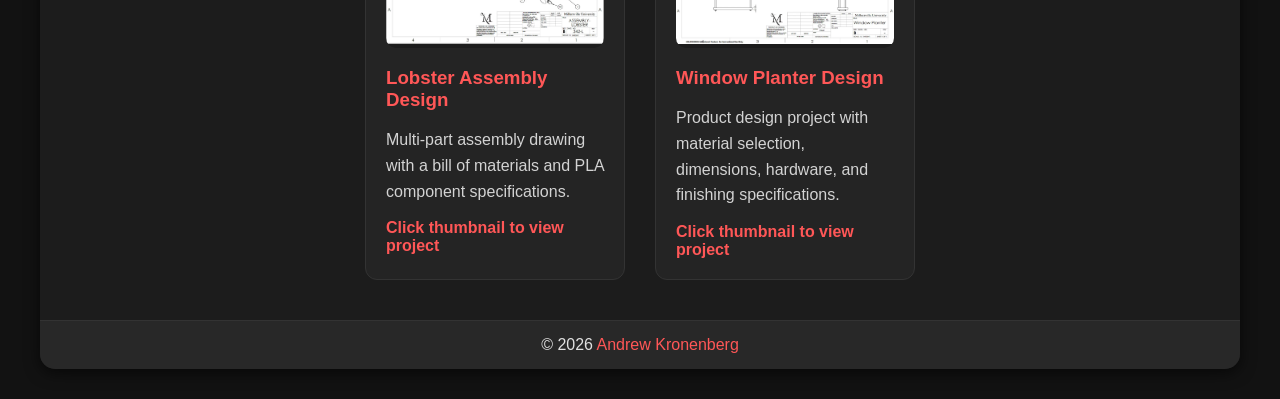
==== commit 13068691: "Add email Allow clicking on pdf" ====
--- a/index.html
+++ b/index.html
@@ -37,7 +37,7 @@
             <div class="bio-text">
         
                 <p>
-                    I am a Mechanical Engineering student at Millersville University
+                    I am an Applied Engineering student at Millersville University
                     with a concentration in Computer-Aided Drafting and Design,
                     expecting to graduate in December 2026.
                 </p>
@@ -50,7 +50,7 @@
         
                 <p>
                     My experience includes SolidWorks, Autodesk Inventor, AutoCAD,
-                    Tinkercad, technical drawings, blueprint interpretation,
+                    technical drawings, blueprint interpretation,
                     engineering documentation, BOMs, and manufacturing-focused design.
                 </p>
         
@@ -68,6 +68,13 @@
                target="_blank">
                 View Resume
             </a>
+			
+			<div class="contact-info">
+				Contact: 
+				<a href="mailto:andrewkronenberg@gmail.com">
+					andrewkronenberg@gmail.com
+				</a>
+			</div>
 
         </section>
 
--- a/css/style.css
+++ b/css/style.css
@@ -145,6 +145,15 @@
     border-radius: 10px;
 }
 
+.project-image-link {
+    display: block;
+    text-decoration: none;
+}
+
+.project-image-link:hover .project-image {
+    outline: 2px solid #ff5757;
+}
+
 .card-instruction {
     color: #ff5757;
     font-weight: 600;
@@ -174,6 +183,21 @@
 .model-button:hover,
 .model-nav a:hover {
     background-color: #ff3333;
+}
+
+.contact-info {
+    margin-top: 25px;
+    color: #d3d3d3;
+}
+
+.contact-info a {
+    color: #ff5757;
+    text-decoration: none;
+}
+
+.contact-info a:hover {
+    color: #ff7777;
+    text-decoration: underline;
 }
 
 .model-nav {
